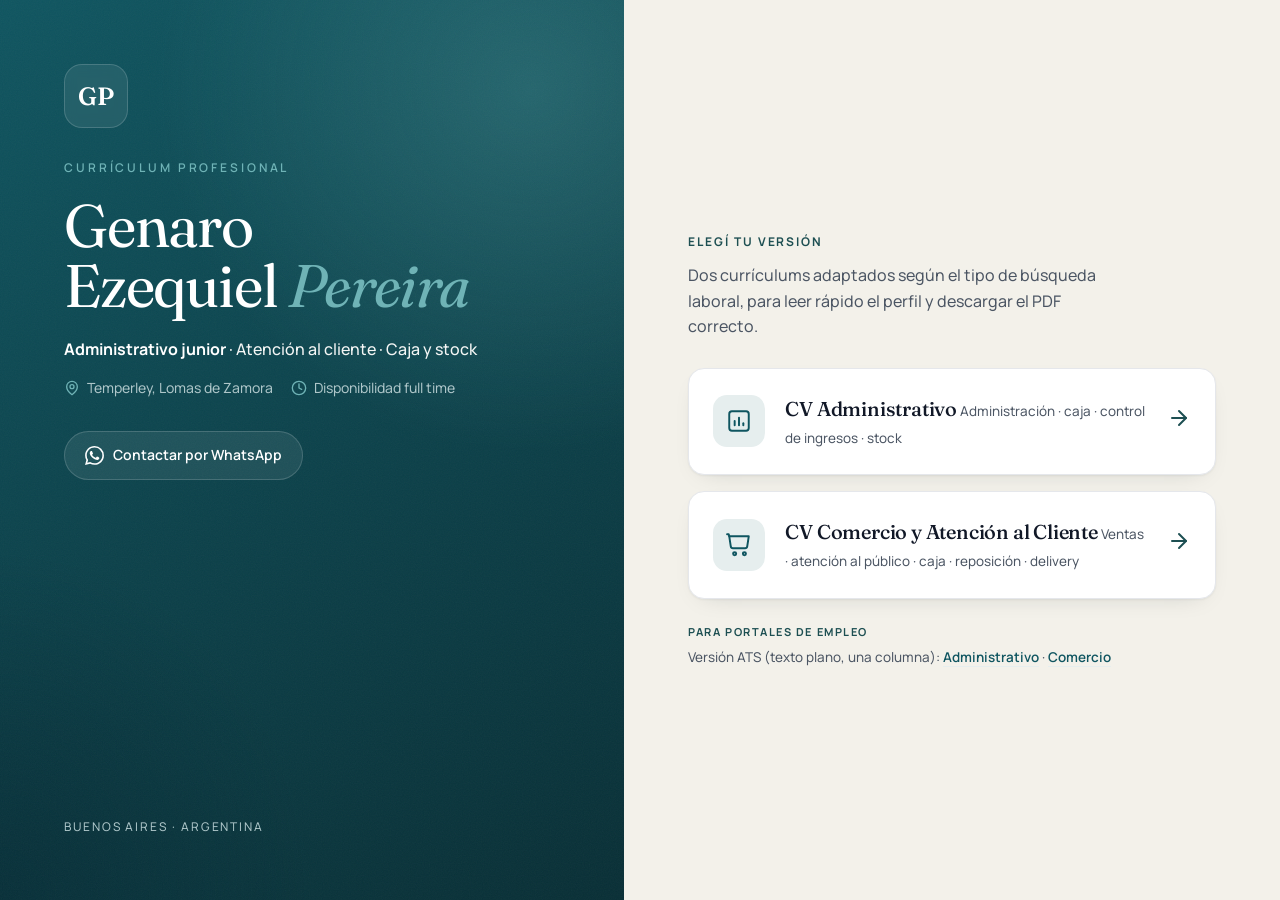
==== index.html @ b4c9435f "CV Genaro Pereira - sitio estatico" ====
<!DOCTYPE html>
<html lang="es">
<head>
  <meta charset="UTF-8" />
  <meta name="viewport" content="width=device-width, initial-scale=1.0" />
  <title>Genaro Ezequiel Pereira — CV profesional</title>
  <meta name="description" content="Currículum profesional de Genaro Ezequiel Pereira. Dos versiones: administrativo y comercio / atención al cliente. Temperley, Lomas de Zamora." />
  <meta name="theme-color" content="#0F4C5C" />
  <link rel="icon" href="favicon.svg" type="image/svg+xml" />

  <link rel="preconnect" href="https://fonts.googleapis.com" />
  <link rel="preconnect" href="https://fonts.gstatic.com" crossorigin />
  <link href="https://fonts.googleapis.com/css2?family=Fraunces:ital,opsz,wght@0,9..144,400;0,9..144,500;0,9..144,600;1,9..144,400;1,9..144,500&family=Manrope:wght@400;450;500;600;700&display=swap" rel="stylesheet" />

  <link rel="stylesheet" href="styles.css" />
</head>
<body>
  <main class="hero">
    <!-- Panel de marca -->
    <section class="hero__brand">
      <div class="monogram" aria-hidden="true">GP</div>
      <p class="hero__kicker">Currículum profesional</p>
      <h1 class="hero__name">Genaro Ezequiel <em>Pereira</em></h1>
      <p class="hero__role"><b>Administrativo junior</b> · Atención al cliente · Caja y stock</p>
      <div class="hero__meta">
        <span><svg aria-hidden="true" viewBox="0 0 24 24" fill="none" stroke="currentColor" stroke-width="2" stroke-linecap="round" stroke-linejoin="round"><path d="M20 10c0 6-8 12-8 12s-8-6-8-12a8 8 0 0 1 16 0Z"/><circle cx="12" cy="10" r="3"/></svg>Temperley, Lomas de Zamora</span>
        <span><svg aria-hidden="true" viewBox="0 0 24 24" fill="none" stroke="currentColor" stroke-width="2" stroke-linecap="round" stroke-linejoin="round"><circle cx="12" cy="12" r="10"/><path d="M12 6v6l4 2"/></svg>Disponibilidad full&nbsp;time</span>
      </div>
      <a class="hero__wa" href="https://wa.me/5493447644770?text=Hola%20Genaro%2C%20vi%20tu%20CV%20y%20quiero%20contactarte" target="_blank" rel="noopener">
        <svg aria-hidden="true" viewBox="0 0 24 24" fill="currentColor"><path d="M17.472 14.382c-.297-.149-1.758-.867-2.03-.967-.273-.099-.471-.148-.67.15-.197.297-.767.966-.94 1.164-.173.199-.347.223-.644.075-.297-.15-1.255-.463-2.39-1.475-.883-.788-1.48-1.761-1.653-2.059-.173-.297-.018-.458.13-.606.134-.133.298-.347.446-.52.149-.174.198-.298.298-.497.099-.198.05-.371-.025-.52-.075-.149-.669-1.612-.916-2.207-.242-.579-.487-.5-.669-.51-.173-.008-.371-.01-.57-.01-.198 0-.52.074-.792.372-.272.297-1.04 1.016-1.04 2.479 0 1.462 1.065 2.875 1.213 3.074.149.198 2.096 3.2 5.077 4.487.709.306 1.262.489 1.694.625.712.227 1.36.195 1.872.118.571-.085 1.758-.719 2.006-1.413.248-.694.248-1.289.173-1.413-.074-.124-.272-.198-.57-.347m-5.421 7.403h-.004a9.87 9.87 0 01-5.031-1.378l-.361-.214-3.741.982.998-3.648-.235-.374a9.86 9.86 0 01-1.51-5.26c.001-5.45 4.436-9.884 9.888-9.884 2.64 0 5.122 1.03 6.988 2.898a9.825 9.825 0 012.893 6.994c-.003 5.45-4.437 9.884-9.885 9.884m8.413-18.297A11.815 11.815 0 0012.05 0C5.495 0 .16 5.335.157 11.892c0 2.096.547 4.142 1.588 5.945L.057 24l6.305-1.654a11.882 11.882 0 005.683 1.448h.005c6.554 0 11.89-5.335 11.893-11.893a11.821 11.821 0 00-3.48-8.413Z"/></svg>
        Contactar por WhatsApp
      </a>
      <p class="hero__foot">Buenos Aires · Argentina</p>
    </section>

    <!-- Panel de elección -->
    <section class="hero__pick">
      <p class="pick__kicker">Elegí tu versión</p>
      <p class="pick__lead">Dos currículums adaptados según el tipo de búsqueda laboral, para leer rápido el perfil y descargar el PDF correcto.</p>

      <div class="pick__list">
        <a class="choice" href="admin.html">
          <span class="choice__icon" aria-hidden="true">
            <svg viewBox="0 0 24 24" fill="none" stroke="currentColor" stroke-width="1.8" stroke-linecap="round" stroke-linejoin="round"><rect x="3" y="3" width="18" height="18" rx="2.5"/><path d="M8 16v-4"/><path d="M12 16v-7"/><path d="M16 16v-2"/></svg>
          </span>
          <span class="choice__body">
            <span class="choice__title">CV Administrativo</span>
            <span class="choice__sub">Administración · caja · control de ingresos · stock</span>
          </span>
          <span class="choice__arrow" aria-hidden="true">
            <svg width="24" height="24" viewBox="0 0 24 24" fill="none" stroke="currentColor" stroke-width="2" stroke-linecap="round" stroke-linejoin="round"><path d="M5 12h14"/><path d="m12 5 7 7-7 7"/></svg>
          </span>
        </a>

        <a class="choice" href="comercio.html">
          <span class="choice__icon" aria-hidden="true">
            <svg viewBox="0 0 24 24" fill="none" stroke="currentColor" stroke-width="1.8" stroke-linecap="round" stroke-linejoin="round"><path d="M3 4h18l-1.4 9.3a2 2 0 0 1-2 1.7H6.4a2 2 0 0 1-2-1.7L3 4Z"/><path d="M3 4 2.5 2H1"/><circle cx="8" cy="20" r="1.4"/><circle cx="17" cy="20" r="1.4"/></svg>
          </span>
          <span class="choice__body">
            <span class="choice__title">CV Comercio y Atención al Cliente</span>
            <span class="choice__sub">Ventas · atención al público · caja · reposición · delivery</span>
          </span>
          <span class="choice__arrow" aria-hidden="true">
            <svg width="24" height="24" viewBox="0 0 24 24" fill="none" stroke="currentColor" stroke-width="2" stroke-linecap="round" stroke-linejoin="round"><path d="M5 12h14"/><path d="m12 5 7 7-7 7"/></svg>
          </span>
        </a>
      </div>

      <p class="pick__ats">
        <span class="pick__ats-label">Para portales de empleo</span>
        Versión ATS (texto plano, una columna):
        <a href="admin-ats.html">Administrativo</a> · <a href="comercio-ats.html">Comercio</a>
      </p>
    </section>
  </main>
</body>
</html>
---- styles.css ----
/* =================================================================
   CV Genaro Ezequiel Pereira — v3
   Hoja de CV moderna: barra lateral petróleo + columna editorial.
   Fraunces (display) + Manrope (texto). Mobile-first.
   ================================================================= */

:root {
  --paper:      #F3F1EA;   /* fondo claro cálido */
  --paper-2:    #E9E6DD;
  --card:       #FFFFFF;
  --ink:        #111827;
  --ink-soft:   #4B5563;
  --muted:      #6B6A60;
  --line:       #E5E7EB;
  --line-soft:  #EEF0F2;

  --petrol:     #0F5560;
  --petrol-700: #0B3F47;
  --petrol-900: #082E35;
  --teal:       #1D4F52;
  --teal-bright:#6FB3B6;
  --sand:       #D8A45C;   /* acento cálido puntual */
  --tint:       #E6EEEE;
  --tint-2:     #F2F6F5;
  --whatsapp:   #0F7A39;

  /* sobre fondo petróleo */
  --on-dark:        #F4F6F5;
  --on-dark-soft:   #AEC6C9;
  --glass:          rgba(255,255,255,.08);
  --glass-line:     rgba(255,255,255,.16);

  --r:    22px;
  --r-md: 16px;
  --r-sm: 11px;
  --pill: 999px;

  --shadow:    0 2px 4px rgba(20,30,35,.04), 0 24px 60px -24px rgba(20,30,35,.30);
  --shadow-sm: 0 1px 2px rgba(20,30,35,.05), 0 8px 24px -16px rgba(20,30,35,.25);

  --maxw: 1120px;
  --serif: 'Fraunces', Georgia, 'Times New Roman', serif;
  --sans: 'Manrope', -apple-system, BlinkMacSystemFont, 'Segoe UI', Roboto, sans-serif;
}

*, *::before, *::after { box-sizing: border-box; }
html { -webkit-text-size-adjust: 100%; scroll-behavior: smooth; color-scheme: light; }
body {
  margin: 0;
  font-family: var(--sans);
  color: var(--ink);
  background: var(--paper);
  line-height: 1.6;
  font-size: 16px;
  font-weight: 450;
  -webkit-font-smoothing: antialiased;
  text-rendering: optimizeLegibility;
  touch-action: manipulation;
  -webkit-tap-highlight-color: transparent;
}

h1,h2,h3,h4 { margin: 0; line-height: 1.12; font-weight: 600; }
p { margin: 0; }
a { color: inherit; text-decoration: none; }
ul { margin: 0; padding: 0; list-style: none; }
img { max-width: 100%; display: block; }

.container { width: 100%; max-width: var(--maxw); margin-inline: auto; padding-inline: 22px; }

/* Skip link */
.skip-link {
  position: absolute; left: 16px; top: -60px; z-index: 100;
  background: var(--petrol); color: #fff; font-size: 14px; font-weight: 600;
  padding: 10px 16px; border-radius: 0 0 12px 12px; transition: top .2s ease;
}
.skip-link:focus { top: 0; }
a:focus-visible, button:focus-visible { outline: 3px solid var(--petrol); outline-offset: 3px; border-radius: 4px; }
.sheet__side a:focus-visible { outline-color: var(--on-dark); }
#contenido { scroll-margin-top: 80px; }
#contenido:focus { outline: none; }

/* =================================================================
   BOTONES
   ================================================================= */
.btn {
  display: inline-flex; align-items: center; justify-content: center; gap: 9px;
  font-family: var(--sans); font-size: 14px; font-weight: 600; line-height: 1;
  padding: 12px 20px; border-radius: var(--pill);
  border: 1px solid var(--line); background: var(--card); color: var(--ink);
  cursor: pointer; white-space: nowrap;
  transition: transform .14s, box-shadow .2s, background .2s, border-color .2s, color .2s;
}
.btn:hover { box-shadow: var(--shadow-sm); }
.btn:active { transform: translateY(1px); }
.btn svg { width: 18px; height: 18px; }
.btn--ghost { background: transparent; border-color: transparent; color: var(--ink-soft); padding-left: 10px; }
.btn--ghost:hover { background: var(--card); color: var(--ink); border-color: var(--line); }
.btn--accent { background: var(--petrol); border-color: var(--petrol); color: #fff; box-shadow: 0 10px 24px -12px rgba(15,76,92,.8); }
.btn--accent:hover { background: var(--petrol-700); }
.btn--wa { background: var(--whatsapp); border-color: var(--whatsapp); color: #fff; }
.btn--wa:hover { background: #0B5E2C; }
.btn--block { width: 100%; }

/* =================================================================
   LANDING — split: panel petróleo + panel de elección
   ================================================================= */
.hero {
  min-height: 100dvh;
  display: grid;
  grid-template-columns: 1fr;
}

.hero__brand {
  position: relative;
  color: var(--on-dark);
  padding: 56px 32px;
  display: flex; flex-direction: column; justify-content: center;
  overflow: hidden;
  background:
    radial-gradient(120% 80% at 85% 10%, rgba(91,163,166,.30) 0%, transparent 50%),
    radial-gradient(90% 70% at 0% 100%, rgba(6,43,53,.65) 0%, transparent 55%),
    linear-gradient(155deg, var(--petrol) 0%, var(--petrol-900) 100%);
}
.hero__brand::after { /* grano sutil */
  content: ""; position: absolute; inset: 0; pointer-events: none; opacity: .05;
  background-image: url("data:image/svg+xml,%3Csvg xmlns='http://www.w3.org/2000/svg' width='160' height='160'%3E%3Cfilter id='n'%3E%3CfeTurbulence type='fractalNoise' baseFrequency='0.85' numOctaves='2'/%3E%3C/filter%3E%3Crect width='100%25' height='100%25' filter='url(%23n)'/%3E%3C/svg%3E");
}
.hero__brand > * { position: relative; z-index: 1; }

.monogram {
  width: 64px; height: 64px; display: grid; place-items: center;
  border-radius: 18px;
  background: var(--glass); border: 1px solid var(--glass-line);
  backdrop-filter: blur(6px);
  font-family: var(--serif); font-weight: 600; font-size: 25px; color: #fff;
  margin-bottom: 30px;
}
.hero__kicker {
  font-size: 12px; font-weight: 600; letter-spacing: .24em; text-transform: uppercase;
  color: var(--teal-bright); margin-bottom: 18px;
}
.hero__name {
  font-family: var(--serif); font-weight: 400;
  font-size: clamp(38px, 6.4vw, 60px); line-height: 1.0; letter-spacing: -0.02em;
  color: #fff; text-wrap: balance; margin-bottom: 22px;
}
.hero__name em { font-style: italic; color: var(--teal-bright); }
.hero__role { font-size: 16px; color: var(--on-dark); font-weight: 500; }
.hero__role b { color: #fff; font-weight: 700; }
.hero__meta {
  display: flex; flex-wrap: wrap; gap: 8px 18px; margin-top: 14px;
  color: var(--on-dark-soft); font-size: 14px;
}
.hero__meta span { display: inline-flex; align-items: center; gap: 7px; }
.hero__meta svg { width: 16px; height: 16px; color: var(--teal-bright); }
.hero__wa {
  display: inline-flex; align-items: center; gap: 9px; align-self: flex-start;
  margin-top: 32px; padding: 12px 20px; border-radius: var(--pill);
  background: var(--glass); border: 1px solid var(--glass-line); color: #fff;
  font-size: 14px; font-weight: 600;
  transition: background .2s, border-color .2s;
}
.hero__wa:hover { background: rgba(255,255,255,.16); border-color: rgba(255,255,255,.3); }
.hero__wa svg { width: 19px; height: 19px; }
.hero__foot { margin-top: auto; padding-top: 40px; font-size: 12px; letter-spacing: .16em; text-transform: uppercase; color: var(--on-dark-soft); }

.hero__pick {
  padding: 56px 32px;
  display: flex; flex-direction: column; justify-content: center;
}
.pick__kicker { font-size: 12px; font-weight: 700; letter-spacing: .16em; text-transform: uppercase; color: var(--teal); margin-bottom: 12px; }
.pick__lead { color: var(--ink-soft); font-size: 16px; line-height: 1.6; max-width: 42ch; margin-bottom: 28px; }
.pick__list { display: grid; gap: 16px; }

.choice {
  position: relative; display: flex; align-items: center; gap: 20px;
  padding: 24px; background: var(--card); border: 1px solid var(--line);
  border-radius: var(--r-md); box-shadow: var(--shadow-sm); overflow: hidden;
  transition: transform .25s cubic-bezier(.2,.7,.2,1), box-shadow .25s, border-color .25s;
}
.choice::before {
  content: ""; position: absolute; left: 0; top: 0; bottom: 0; width: 4px;
  background: var(--petrol); transform: scaleY(0); transform-origin: top;
  transition: transform .3s cubic-bezier(.2,.7,.2,1);
}
.choice:hover { transform: translateY(-3px); box-shadow: var(--shadow); border-color: var(--petrol); }
.choice:hover::before { transform: scaleY(1); }
.choice:hover .choice__arrow { color: var(--petrol); transform: translateX(4px); }
.choice__icon {
  flex: none; width: 52px; height: 52px; display: grid; place-items: center;
  border-radius: 14px; background: var(--tint); color: var(--petrol);
}
.choice__icon svg { width: 26px; height: 26px; }
.choice__body { flex: 1; min-width: 0; }
.choice__title { font-family: var(--serif); font-weight: 500; font-size: 20px; letter-spacing: -0.01em; color: var(--ink); }
.choice__sub { font-size: 13.5px; color: var(--ink-soft); margin-top: 4px; }
.choice__arrow { flex: none; color: var(--teal); transition: color .3s, transform .3s; }

.pick__ats { margin-top: 24px; font-size: 13.5px; color: var(--ink-soft); line-height: 1.65; }
.pick__ats-label { display: block; font-size: 11px; font-weight: 700; letter-spacing: .14em; text-transform: uppercase; color: var(--teal); margin-bottom: 5px; }
.pick__ats a { color: var(--petrol); font-weight: 600; border-bottom: 1.5px solid var(--tint); }
.pick__ats a:hover { border-color: var(--petrol); }

@media (min-width: 880px) {
  .hero { grid-template-columns: 1fr 1.05fr; }
  .hero__brand { padding: 64px clamp(40px, 5vw, 76px); }
  .hero__pick { padding: 64px clamp(40px, 5vw, 76px); }
}

/* =================================================================
   TOPBAR (CV)
   ================================================================= */
.topbar {
  position: sticky; top: 0; z-index: 50;
  background: color-mix(in srgb, var(--paper) 84%, transparent);
  backdrop-filter: saturate(160%) blur(10px);
  border-bottom: 1px solid var(--line);
}
.topbar__inner {
  max-width: var(--maxw); margin-inline: auto; padding: 12px 22px;
  display: flex; align-items: center; justify-content: space-between; gap: 12px;
}

/* =================================================================
   HOJA DE CV
   ================================================================= */
.cv { padding: 30px 0 64px; }

.sheet {
  background: var(--card);
  border-radius: var(--r);
  box-shadow: var(--shadow);
  overflow: hidden;
  display: grid;
  grid-template-columns: 1fr;
}

/* ---------- Barra lateral (clara, apta para impresión B/N) ---------- */
.sheet__side {
  position: relative;
  --on-dark: var(--ink);
  --on-dark-soft: var(--ink-soft);
  --teal-bright: var(--teal);
  --glass: rgba(255,255,255,.6);
  --glass-line: rgba(15,85,96,.18);
  color: var(--ink);
  padding: 34px 30px;
  background:
    radial-gradient(120% 50% at 100% 0%, rgba(111,179,182,.20) 0%, transparent 55%),
    linear-gradient(165deg, var(--tint) 0%, var(--paper-2) 100%);
}
.side__photo {
  width: 220px; height: 220px; border-radius: 50%; object-fit: cover; object-position: center 32%;
  margin: 0 auto 22px; display: block;
  border: 4px solid var(--glass-line);
  box-shadow: 0 10px 26px -14px rgba(15,40,45,.35);
  background: #cfe0e1;
}
.side__block { margin-bottom: 26px; }
.side__block:last-of-type { margin-bottom: 0; }
.side__title {
  font-size: 11px; font-weight: 700; letter-spacing: .18em; text-transform: uppercase;
  color: var(--teal-bright); margin-bottom: 14px;
  display: flex; align-items: center; gap: 10px;
}
.side__title::after { content: ""; flex: 1; height: 1px; background: var(--glass-line); }

.side__contact { display: grid; gap: 13px; }
.side__contact li { display: flex; align-items: center; gap: 12px; font-size: 13.5px; color: var(--on-dark); }
.side__contact .ci {
  flex: none; width: 34px; height: 34px; display: grid; place-items: center;
  border-radius: 10px; background: var(--glass); border: 1px solid var(--glass-line); color: var(--petrol);
}
.side__contact .ci svg { width: 16px; height: 16px; }
.side__contact a { word-break: break-word; }
.side__contact a:hover { color: var(--petrol); text-decoration: underline; }

.side__skills { display: grid; gap: 7px; }
.side__skills li {
  display: flex; align-items: center; gap: 10px;
  font-size: 12.5px; color: var(--on-dark);
  background: var(--glass); border: 1px solid var(--glass-line);
  padding: 8px 13px; border-radius: 10px;
}
.side__skills li::before {
  content: ""; flex: none;
  width: 5px; height: 5px; border-radius: 50%;
  background: var(--teal-bright);
}

.side__facts { display: grid; gap: 10px; }
.side__fact {
  display: flex; gap: 12px; align-items: center;
  background: var(--glass); border: 1px solid var(--glass-line);
  border-radius: 12px; padding: 10px 12px;
}
.side__fact .ci {
  flex: none; width: 34px; height: 34px; display: grid; place-items: center;
  border-radius: 10px; background: var(--glass); border: 1px solid var(--glass-line); color: var(--teal-bright);
}
.side__fact .ci svg { width: 16px; height: 16px; }
.side__fact .lbl { font-size: 10.5px; letter-spacing: .06em; text-transform: uppercase; color: var(--on-dark-soft); }
.side__fact .val { font-size: 13.5px; font-weight: 600; color: var(--ink); margin-top: 1px; }

.side__actions { display: grid; gap: 10px; margin-top: 26px; }
.side__actions .btn { border-color: var(--glass-line); }
.side__actions .btn--ghost-light {
  background: var(--glass); border: 1px solid var(--glass-line); color: var(--ink);
}
.side__actions .btn--ghost-light:hover { background: #fff; }

/* ---------- Columna principal ---------- */
.sheet__main { padding: 38px 34px; }

.cv-head { padding-bottom: 22px; margin-bottom: 24px; border-bottom: 1px solid var(--line); }
.cv-head__name {
  font-family: var(--serif); font-weight: 500;
  font-size: clamp(40px, 6.2vw, 60px); line-height: 1.02; letter-spacing: -0.025em;
  color: var(--ink); text-wrap: balance;
}
.cv-head__role {
  margin-top: 12px; font-size: 15.5px; font-weight: 600; color: var(--petrol); letter-spacing: .005em;
}

/* Chips de datos clave bajo el rol */
.head-chips { display: flex; flex-wrap: wrap; gap: 9px 10px; margin-top: 18px; }
.head-chip {
  display: inline-flex; align-items: center; gap: 8px;
  font-size: 12.5px; font-weight: 600; color: var(--ink);
  background: var(--tint-2); border: 1px solid var(--line);
  padding: 8px 14px; border-radius: var(--pill);
}
.head-chip svg { width: 15px; height: 15px; color: var(--teal); flex: none; }

/* Puestos de interés */
.aims {
  display: flex; flex-wrap: wrap; align-items: center; gap: 8px 12px;
  margin-bottom: 36px; padding: 14px 18px;
  background: var(--tint-2); border: 1px solid var(--line); border-radius: 14px;
}
.aims__label { font-size: 11px; font-weight: 700; letter-spacing: .1em; text-transform: uppercase; color: var(--teal); }
.aims__list { font-size: 14px; color: var(--ink-soft); font-weight: 500; }

.block { margin-bottom: 38px; }
.block:last-child { margin-bottom: 0; }
.block__title {
  font-family: var(--serif); font-weight: 500; font-size: 21px; letter-spacing: -0.01em;
  color: var(--ink); margin-bottom: 16px;
  display: flex; align-items: center; gap: 14px;
}
.block__title::before {
  content: ""; flex: none; width: 22px; height: 3px; border-radius: 2px; background: var(--petrol);
}

.lead { color: var(--ink-soft); font-size: 15.5px; line-height: 1.72; }

/* Experiencia — sin puntos colgados, jerarquía limpia */
.job { padding: 20px 0; }
.job + .job { border-top: 1px solid var(--line-soft); }
.job:first-of-type { padding-top: 4px; }
.job:last-of-type { padding-bottom: 0; }
.job__top { display: flex; justify-content: space-between; align-items: baseline; gap: 16px; flex-wrap: wrap; }
.job__role { font-size: 16px; font-weight: 700; color: var(--ink); letter-spacing: -0.005em; }
.job__date {
  font-size: 12px; font-weight: 700; color: var(--teal);
  font-variant-numeric: tabular-nums; letter-spacing: .02em; white-space: nowrap;
  background: var(--tint-2); padding: 3px 10px; border-radius: var(--pill);
}
.job__org { font-size: 13.5px; color: var(--muted); font-weight: 500; margin-top: 4px; }
.job__org b { color: var(--ink); font-weight: 600; }
.job__tasks { margin-top: 12px; display: grid; gap: 7px; }
.job__tasks li { position: relative; padding-left: 18px; font-size: 14px; color: var(--ink-soft); line-height: 1.55; }
.job__tasks li::before {
  content: ""; position: absolute; left: 0; top: 8px;
  width: 7px; height: 2px; border-radius: 2px; background: var(--teal);
}

/* Formación */
.edu__title { font-size: 16px; font-weight: 700; color: var(--ink); }
.edu__org { color: var(--ink-soft); font-size: 14px; margin-top: 4px; }
.edu__date { color: var(--teal); font-size: 12.5px; font-weight: 700; margin-top: 5px; font-variant-numeric: tabular-nums; }
.edu__status {
  display: inline-flex; align-items: center; gap: 7px;
  margin-top: 11px; font-size: 12px; font-weight: 700;
  color: var(--teal); background: var(--tint-2);
  border: 1px solid var(--line); padding: 5px 12px; border-radius: var(--pill);
}
.edu__status::before {
  content: ""; flex: none; width: 14px; height: 14px;
  background: var(--teal);
  -webkit-mask: url("data:image/svg+xml,%3Csvg xmlns='http://www.w3.org/2000/svg' viewBox='0 0 24 24'%3E%3Cpath fill='black' d='M9 16.17 4.83 12l-1.42 1.41L9 19 21 7l-1.41-1.41z'/%3E%3C/svg%3E") center/contain no-repeat;
          mask: url("data:image/svg+xml,%3Csvg xmlns='http://www.w3.org/2000/svg' viewBox='0 0 24 24'%3E%3Cpath fill='black' d='M9 16.17 4.83 12l-1.42 1.41L9 19 21 7l-1.41-1.41z'/%3E%3C/svg%3E") center/contain no-repeat;
}
.edu__note { color: var(--muted); margin-top: 12px; font-family: var(--serif); font-style: italic; font-size: 14px; }

.cv-foot { text-align: center; color: var(--ink-soft); font-size: 14px; margin-top: 34px; font-family: var(--serif); font-style: italic; }
.cv-foot a { color: var(--petrol); font-weight: 600; font-style: normal; border-bottom: 1.5px solid var(--tint); }
.cv-foot a:hover { border-color: var(--petrol); }

/* ---------- Desktop: dos columnas de la hoja ---------- */
@media (min-width: 820px) {
  .sheet { grid-template-columns: 320px 1fr; }
  .sheet__side { padding: 40px 32px; }
  .sheet__main { padding: 46px 48px; }
  .cv-aside-sticky { position: sticky; top: 0; }
}

@media (max-width: 600px) {
  .container { padding-inline: 14px; }
  .sheet__side { padding: 32px 24px; }
  .sheet__main { padding: 30px 24px; }
}

/* =================================================================
   MOVIMIENTO REDUCIDO
   ================================================================= */
@media (prefers-reduced-motion: reduce) {
  html { scroll-behavior: auto; }
  *, *::before, *::after { animation-duration: .001ms !important; transition-duration: .001ms !important; }
  .choice:hover { transform: none; }
}

/* =================================================================
   IMPRESIÓN / PDF — misma identidad visual que el HTML
   (barra lateral petróleo, dos columnas, botones con enlaces
   clicleables). Compacto para entrar en una hoja A4.
   ================================================================= */
@media print {
  @page { size: A4; margin: 0; }
  html, body { background: #fff; }
  body {
    font-size: 10px; line-height: 1.36;
    -webkit-print-color-adjust: exact; print-color-adjust: exact;
  }
  body::before { display: none; }
  .topbar, .cv-foot, .skip-link { display: none !important; }
  .cv { padding: 0; }
  .container { max-width: none; padding: 0; margin: 0; }

  .sheet {
    box-shadow: none; border-radius: 0; gap: 0;
    grid-template-columns: 67mm 1fr;
    min-height: 297mm;
    align-items: stretch;
  }

  /* ----- Barra lateral (conserva el fondo petróleo) ----- */
  .sheet__side { padding: 11mm 7mm; }
  .side__photo { width: 45mm; height: 45mm; margin-bottom: 5mm; border-width: 3px; box-shadow: none; }
  .side__block { margin-bottom: 5.5mm; }
  .side__title { font-size: 9px; margin-bottom: 8px; letter-spacing: .14em; }
  .side__contact { gap: 7px; }
  .side__contact li { font-size: 9px; gap: 8px; }
  .side__contact .ci { width: 23px; height: 23px; border-radius: 7px; }
  .side__contact .ci svg { width: 12px; height: 12px; }
  .side__skills { gap: 5px; }
  .side__skills li { font-size: 9px; padding: 4px 9px; gap: 8px; }
  .side__skills li::before { width: 4px; height: 4px; }
  .side__facts { gap: 6px; }
  .side__fact { padding: 6px 9px; }
  .side__fact .ci { width: 23px; height: 23px; }
  .side__fact .ci svg { width: 12px; height: 12px; }
  .side__fact .lbl { font-size: 8px; }
  .side__fact .val { font-size: 9.5px; }
  .side__actions { display: grid; gap: 6px; margin-top: 5.5mm; }
  .side__actions .btn { font-size: 9px; padding: 8px 12px; }
  .side__actions .btn svg { width: 13px; height: 13px; }

  /* ----- Columna principal (compacto, 7 empleos en 1 página) ----- */
  .sheet__main { padding: 9mm 10mm; }
  .cv-head { padding-bottom: 5px; margin-bottom: 5px; }
  .cv-head__name { font-size: 29px; }
  .cv-head__role { font-size: 11.5px; margin-top: 4px; }
  .head-chips { gap: 5px; margin-top: 7px; }
  .head-chip { font-size: 9px; padding: 4px 10px; gap: 5px; }
  .head-chip svg { width: 11px; height: 11px; }
  .aims { padding: 6px 12px; margin-bottom: 10px; gap: 3px 9px; }
  .aims__label { font-size: 8.5px; }
  .aims__list { font-size: 10px; }
  .block { margin-bottom: 6px; }
  .block:first-of-type { margin-bottom: 10px; }
  .block__title { font-size: 13px; margin-bottom: 5px; }
  .block__title::before { width: 18px; height: 2.5px; }
  .lead { font-size: 10px; line-height: 1.4; }
  .job { padding: 4.5px 0; break-inside: avoid; }
  .job:first-of-type { padding-top: 1px; }
  .job__role { font-size: 11px; }
  .job__org { font-size: 9.5px; margin-top: 1px; }
  .job__date { font-size: 9.5px; padding: 2px 8px; }
  .job__tasks { margin-top: 3px; gap: 1.5px; }
  .job__tasks li { font-size: 10px; padding-left: 12px; line-height: 1.38; }
  .job__tasks li::before { top: 6.5px; }
  .edu__status { font-size: 10px; margin-top: 6px; }
}
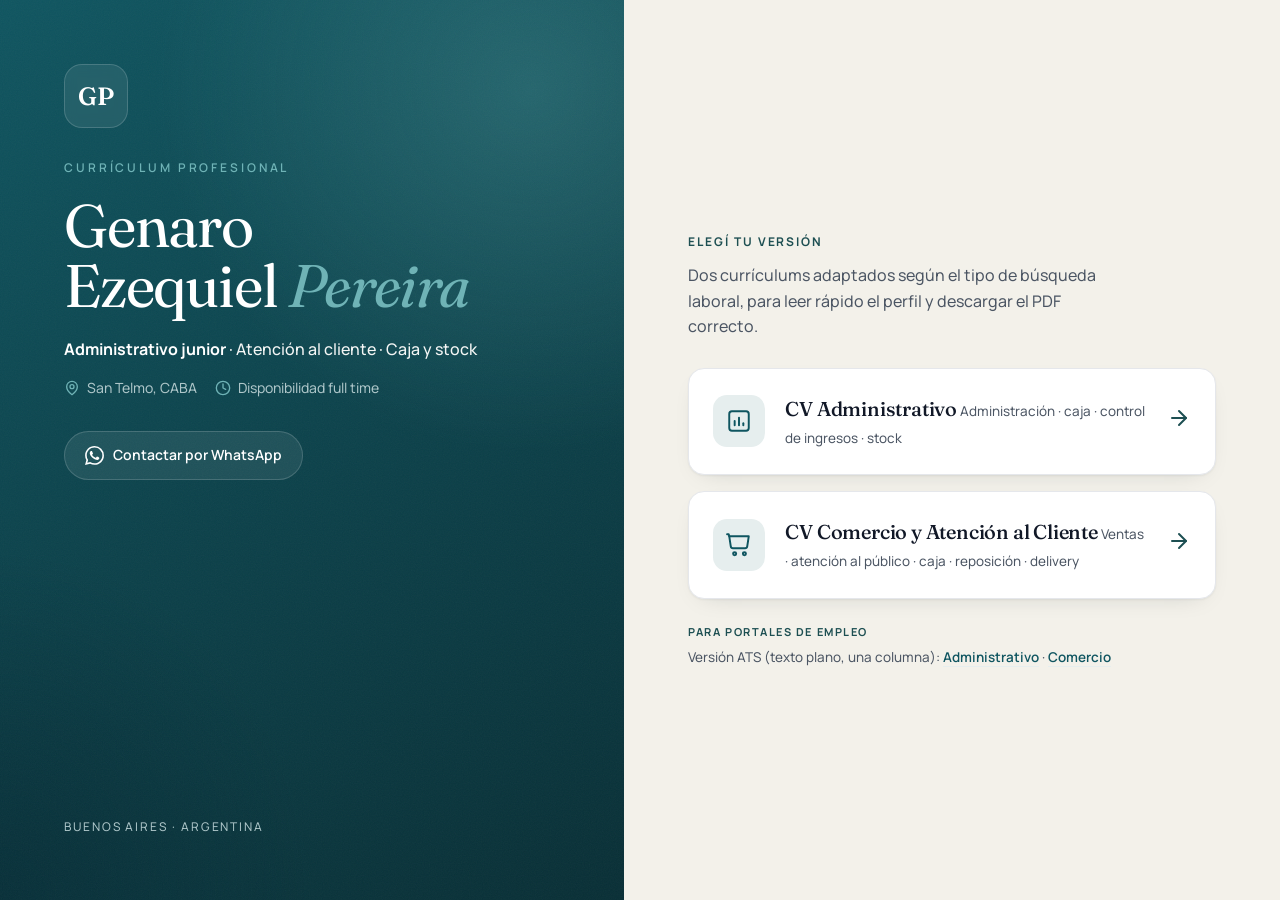
==== commit 63c7a012: "Add files via upload" ====
--- a/index.html
+++ b/index.html
@@ -4,7 +4,7 @@
   <meta charset="UTF-8" />
   <meta name="viewport" content="width=device-width, initial-scale=1.0" />
   <title>Genaro Ezequiel Pereira — CV profesional</title>
-  <meta name="description" content="Currículum profesional de Genaro Ezequiel Pereira. Dos versiones: administrativo y comercio / atención al cliente. Temperley, Lomas de Zamora." />
+  <meta name="description" content="Currículum profesional de Genaro Ezequiel Pereira. Dos versiones: administrativo y comercio / atención al cliente. San Telmo, CABA." />
   <meta name="theme-color" content="#0F4C5C" />
   <link rel="icon" href="favicon.svg" type="image/svg+xml" />
 
@@ -23,7 +23,7 @@
       <h1 class="hero__name">Genaro Ezequiel <em>Pereira</em></h1>
       <p class="hero__role"><b>Administrativo junior</b> · Atención al cliente · Caja y stock</p>
       <div class="hero__meta">
-        <span><svg aria-hidden="true" viewBox="0 0 24 24" fill="none" stroke="currentColor" stroke-width="2" stroke-linecap="round" stroke-linejoin="round"><path d="M20 10c0 6-8 12-8 12s-8-6-8-12a8 8 0 0 1 16 0Z"/><circle cx="12" cy="10" r="3"/></svg>Temperley, Lomas de Zamora</span>
+        <span><svg aria-hidden="true" viewBox="0 0 24 24" fill="none" stroke="currentColor" stroke-width="2" stroke-linecap="round" stroke-linejoin="round"><path d="M20 10c0 6-8 12-8 12s-8-6-8-12a8 8 0 0 1 16 0Z"/><circle cx="12" cy="10" r="3"/></svg>San Telmo, CABA</span>
         <span><svg aria-hidden="true" viewBox="0 0 24 24" fill="none" stroke="currentColor" stroke-width="2" stroke-linecap="round" stroke-linejoin="round"><circle cx="12" cy="12" r="10"/><path d="M12 6v6l4 2"/></svg>Disponibilidad full&nbsp;time</span>
       </div>
       <a class="hero__wa" href="https://wa.me/5493447644770?text=Hola%20Genaro%2C%20vi%20tu%20CV%20y%20quiero%20contactarte" target="_blank" rel="noopener">
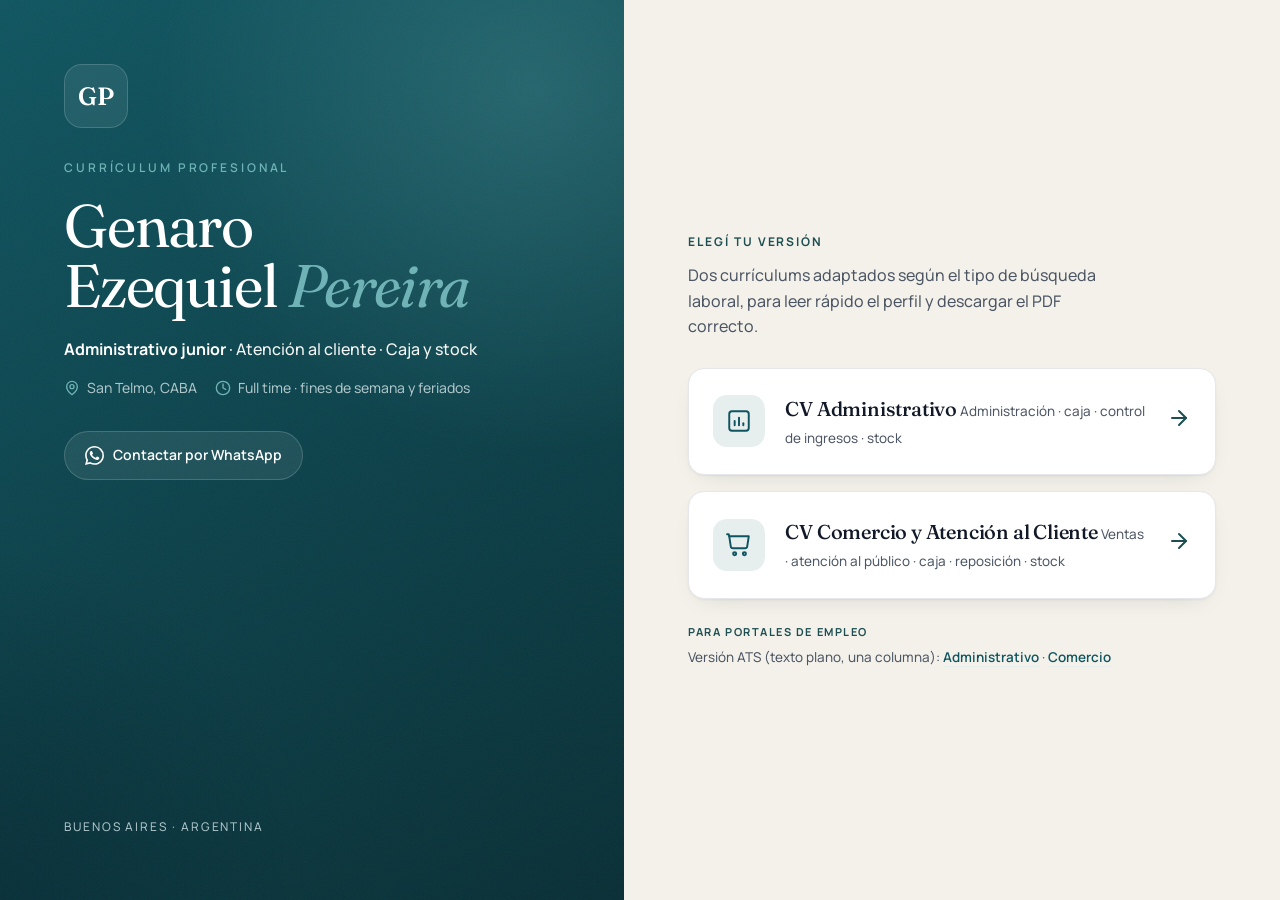
==== commit 2e72fbe7: "Add files via upload" ====
--- a/index.html
+++ b/index.html
@@ -24,7 +24,7 @@
       <p class="hero__role"><b>Administrativo junior</b> · Atención al cliente · Caja y stock</p>
       <div class="hero__meta">
         <span><svg aria-hidden="true" viewBox="0 0 24 24" fill="none" stroke="currentColor" stroke-width="2" stroke-linecap="round" stroke-linejoin="round"><path d="M20 10c0 6-8 12-8 12s-8-6-8-12a8 8 0 0 1 16 0Z"/><circle cx="12" cy="10" r="3"/></svg>San Telmo, CABA</span>
-        <span><svg aria-hidden="true" viewBox="0 0 24 24" fill="none" stroke="currentColor" stroke-width="2" stroke-linecap="round" stroke-linejoin="round"><circle cx="12" cy="12" r="10"/><path d="M12 6v6l4 2"/></svg>Disponibilidad full&nbsp;time</span>
+        <span><svg aria-hidden="true" viewBox="0 0 24 24" fill="none" stroke="currentColor" stroke-width="2" stroke-linecap="round" stroke-linejoin="round"><circle cx="12" cy="12" r="10"/><path d="M12 6v6l4 2"/></svg>Full time · fines de semana y feriados</span>
       </div>
       <a class="hero__wa" href="https://wa.me/5493447644770?text=Hola%20Genaro%2C%20vi%20tu%20CV%20y%20quiero%20contactarte" target="_blank" rel="noopener">
         <svg aria-hidden="true" viewBox="0 0 24 24" fill="currentColor"><path d="M17.472 14.382c-.297-.149-1.758-.867-2.03-.967-.273-.099-.471-.148-.67.15-.197.297-.767.966-.94 1.164-.173.199-.347.223-.644.075-.297-.15-1.255-.463-2.39-1.475-.883-.788-1.48-1.761-1.653-2.059-.173-.297-.018-.458.13-.606.134-.133.298-.347.446-.52.149-.174.198-.298.298-.497.099-.198.05-.371-.025-.52-.075-.149-.669-1.612-.916-2.207-.242-.579-.487-.5-.669-.51-.173-.008-.371-.01-.57-.01-.198 0-.52.074-.792.372-.272.297-1.04 1.016-1.04 2.479 0 1.462 1.065 2.875 1.213 3.074.149.198 2.096 3.2 5.077 4.487.709.306 1.262.489 1.694.625.712.227 1.36.195 1.872.118.571-.085 1.758-.719 2.006-1.413.248-.694.248-1.289.173-1.413-.074-.124-.272-.198-.57-.347m-5.421 7.403h-.004a9.87 9.87 0 01-5.031-1.378l-.361-.214-3.741.982.998-3.648-.235-.374a9.86 9.86 0 01-1.51-5.26c.001-5.45 4.436-9.884 9.888-9.884 2.64 0 5.122 1.03 6.988 2.898a9.825 9.825 0 012.893 6.994c-.003 5.45-4.437 9.884-9.885 9.884m8.413-18.297A11.815 11.815 0 0012.05 0C5.495 0 .16 5.335.157 11.892c0 2.096.547 4.142 1.588 5.945L.057 24l6.305-1.654a11.882 11.882 0 005.683 1.448h.005c6.554 0 11.89-5.335 11.893-11.893a11.821 11.821 0 00-3.48-8.413Z"/></svg>
@@ -58,7 +58,7 @@
           </span>
           <span class="choice__body">
             <span class="choice__title">CV Comercio y Atención al Cliente</span>
-            <span class="choice__sub">Ventas · atención al público · caja · reposición · delivery</span>
+            <span class="choice__sub">Ventas · atención al público · caja · reposición · stock</span>
           </span>
           <span class="choice__arrow" aria-hidden="true">
             <svg width="24" height="24" viewBox="0 0 24 24" fill="none" stroke="currentColor" stroke-width="2" stroke-linecap="round" stroke-linejoin="round"><path d="M5 12h14"/><path d="m12 5 7 7-7 7"/></svg>
--- a/styles.css
+++ b/styles.css
@@ -471,8 +471,10 @@
   .cv-head { padding-bottom: 5px; margin-bottom: 5px; }
   .cv-head__name { font-size: 29px; }
   .cv-head__role { font-size: 11.5px; margin-top: 4px; }
-  .head-chips { gap: 5px; margin-top: 7px; }
-  .head-chip { font-size: 9px; padding: 4px 10px; gap: 5px; }
+  /* Una sola linea, siempre. Si envolviera, el encabezado creceria y el CV
+     se iria a una segunda carilla. */
+  .head-chips { gap: 5px; margin-top: 7px; flex-wrap: nowrap; }
+  .head-chip { font-size: 9px; padding: 4px 10px; gap: 5px; white-space: nowrap; }
   .head-chip svg { width: 11px; height: 11px; }
   .aims { padding: 6px 12px; margin-bottom: 10px; gap: 3px 9px; }
   .aims__label { font-size: 8.5px; }
